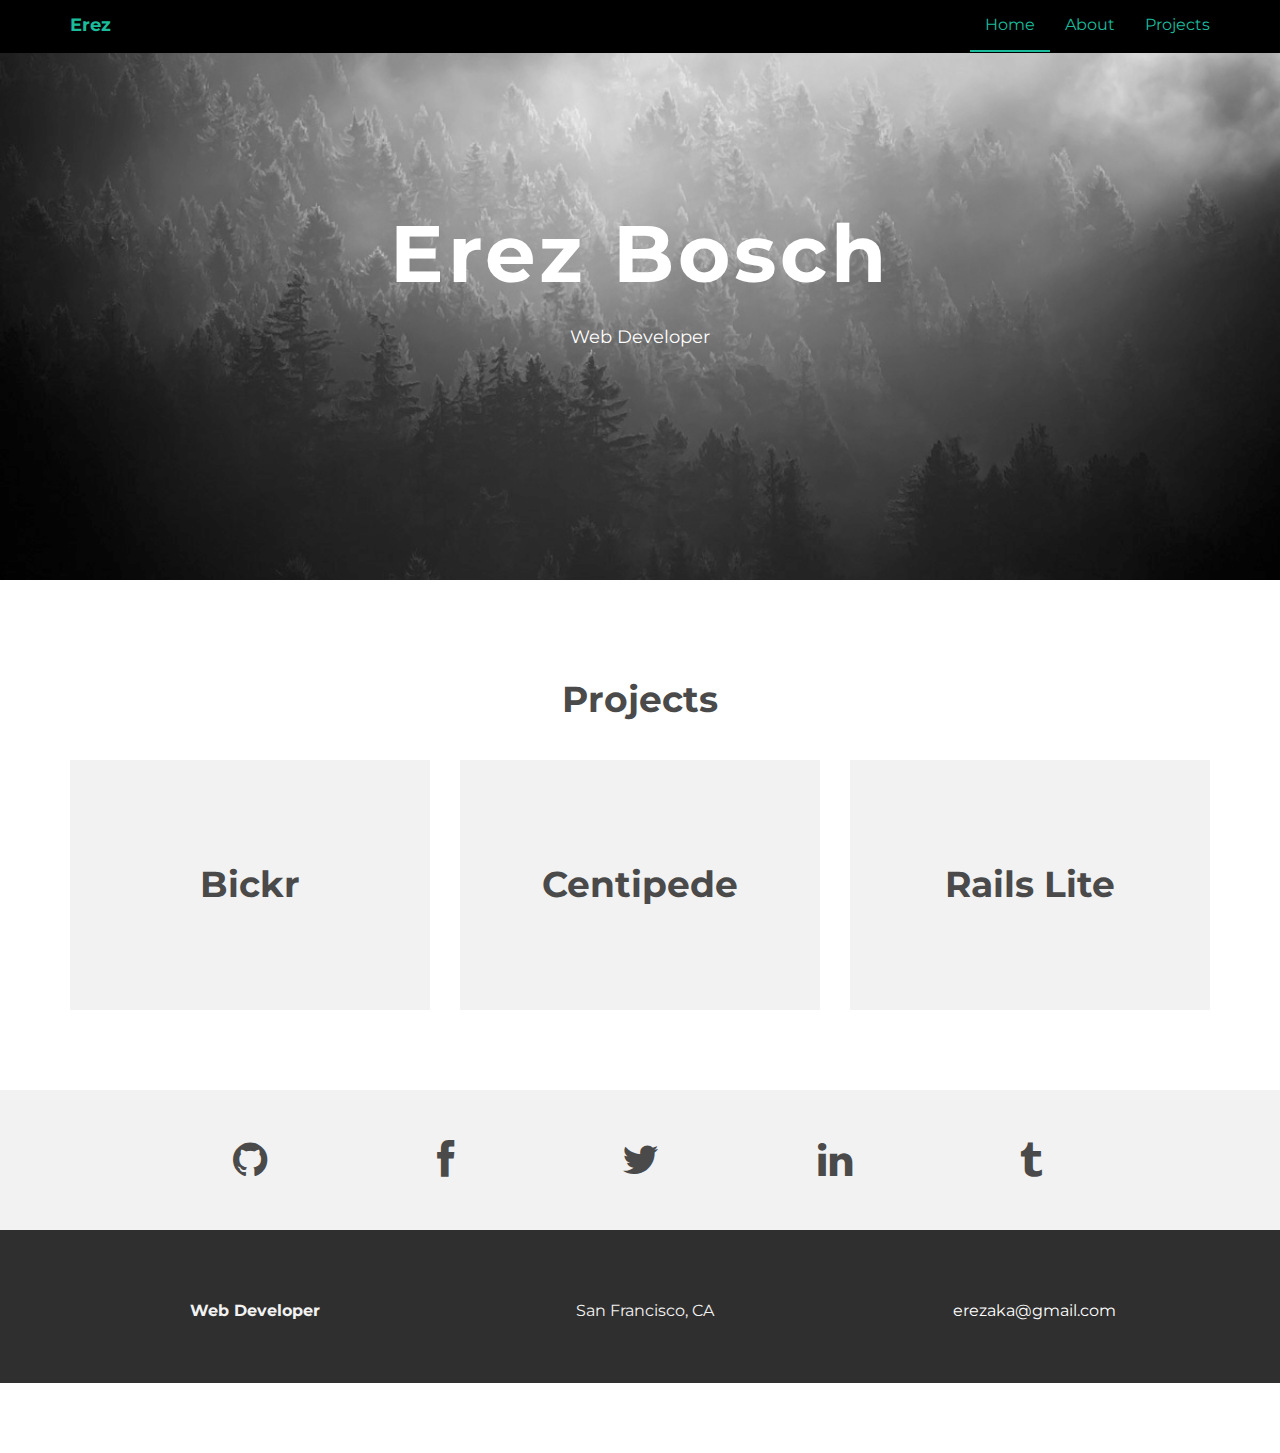
==== index.html @ f16e0001 "style nav" ====
<!DOCTYPE html>
<html lang="en">
  <head>
    <meta charset="utf-8">
    <meta http-equiv="X-UA-Compatible" content="IE=edge">
    <meta name="viewport" content="width=device-width, initial-scale=1">
    <meta name="description" content="">
    <meta name="author" content="">
    <link rel="shortcut icon" href="assets/ico/favicon.ico">

    <title>Erez Bosch</title>

    <!-- Bootstrap core CSS -->
    <link href="assets/css/bootstrap.css" rel="stylesheet">

    <!-- Custom styles for this template -->
    <link href="assets/css/style.css" rel="stylesheet">
    <link href="assets/css/font-awesome.min.css" rel="stylesheet">

    <!-- HTML5 shim and Respond.js IE8 support of HTML5 elements and media queries -->
    <!--[if lt IE 9]>
      <script src="https://oss.maxcdn.com/libs/html5shiv/3.7.0/html5shiv.js"></script>
      <script src="https://oss.maxcdn.com/libs/respond.js/1.4.2/respond.min.js"></script>
    <![endif]-->
  </head>

  <body>

    <!-- Static navbar -->
    <div class="navbar navbar-default navbar-fixed-top" role="navigation">
      <div class="container">
        <div class="navbar-header">
          <button type="button" class="navbar-toggle" data-toggle="collapse" data-target=".navbar-collapse">
            <span class="sr-only">Toggle Navigation</span>
            <span class="icon-bar"></span>
            <span class="icon-bar"></span>
            <span class="icon-bar"></span>
          </button>
          <a class="navbar-brand" href="index.html">Erez</a>
        </div>
        <div class="navbar-collapse collapse">
          <ul class="nav navbar-nav navbar-right">
            <li class="active"><a href="index.html">Home</a></li>
            <li><a href="about.html">About</a></li>
            <li><a href="index.html#projects">Projects</a></li>
          </ul>
        </div><!--/.nav-collapse -->
      </div>
    </div>


	<div id="headerwrap">
	    <div class="container">
			<div class="row">
				<div class="col-lg-6 col-lg-offset-3">
					<h1>Erez Bosch</h1>
					<h4>Web Developer</h4>
				</div>
			</div><!-- /row -->
	    </div> <!-- /container -->
	</div><!--/headerwrap -->

	<section id="projects"></section>
	<div class="container">
		<div class="row centered mt mb">
      <div class="col-lg-12">
        <h1>Projects</h1>
      </div>


			<a class="col-sm-4 gallery bickr" href="http://bickr.co">
        <div class="cell">
  				<h1>Bickr</h1>
          <p class="details">A photo-uploading and -viewing website. Made with Rails and Backbone.</p>
        </div>
			</a>
			<a class="col-sm-4 gallery centipede" href="https://erezbosch.github.io/centipede">
        <div class="cell">
  				<h1>Centipede</h1>
          <p class="details">A browser version of the arcade game, made with JavaScript and HTML5 Canvas.</p>
        </div>
			</a>
			<a class="col-sm-4 gallery rails-lite" href="https://github.com/erezbosch/rails-lite">
        <div class="cell">
  				<h1>Rails Lite</h1>
          <p class="details">A Ruby web server application inspired by Rails, including a custom ORM for database access.</p>
        </div>
			</a>
		</div><!--/row -->
	</div><!--/container -->

  <div id="social">
		<div class="container">
			<div class="row centered">
				<a class="col-sm-2 col-sm-offset-1" href="https://github.com/erezbosch">
					<i class="fa fa-github"></i>
				</a>
				<a class="col-sm-2" href="https://www.facebook.com/erezaka">
					<i class="fa fa-facebook"></i>
				</a>
				<a class="col-sm-2" href="javascript:void(0)">
					<i class="fa fa-twitter"></i>
				</a>
				<a class="col-sm-2" href="https://www.linkedin.com/in/erezbosch">
					<i class="fa fa-linkedin"></i>
				</a>
				<a class="col-sm-2"  href="https://erezaka.tumblr.com">
					<i class="fa fa-tumblr"></i>
				</a>
			</div><!--/row -->
		</div><!--/container -->
	</div><!--/social -->

  <div id="footerwrap">
		<div class="container">
			<div class="row centered">
				<div class="col-lg-4">
					<p><b>Web Developer</b></p>
				</div>
				<div class="col-lg-4">
					<p>San Francisco, CA</p>
				</div>
				<div class="col-lg-4">
					<p><a href="mailto:erezaka@gmail.com">erezaka@gmail.com</a></p>
				</div>
			</div>
		</div>
	</div><!--/footerwrap -->



    <!-- Bootstrap core JavaScript
    ================================================== -->
    <!-- Placed at the end of the document so the pages load faster -->
    <script src="https://ajax.googleapis.com/ajax/libs/jquery/1.11.0/jquery.min.js"></script>
    <script src="assets/js/bootstrap.min.js"></script>
  </body>
</html>
---- assets/css/style.css ----
/*
 * Author: Carlos Alvarez
 * URL: http://Alvarez.is
 *
 * Project Name: NYC Design
 * Version: 1.0
 * Date: 04-20-2014
 * URL:
 */


/* ==========================================================================
   Base Styles, Bootstrap Modifications & Fonts Import
   ========================================================================== */

@import url(http://fonts.googleapis.com/css?family=Montserrat:400,700);

::-moz-selection {
    background: #f2c2c9;
    color: #a4003a;
    text-shadow: none;
}

::selection {
    background: #16a085;
    color: #a4003a;
    text-shadow: none;
}

/*
 * A better looking default horizontal rule
 */

 hr {
    display: block;
    height: 1px;
    border: 0;
    border-top: 1px solid #ccc;
    margin: 1em 0;
    padding: 0;
}

.centered {
	text-align: center
}

.mt {
	margin-top: 80px;
}

.mb {
	margin-bottom: 80px;
}

/* ==========================================================================
   General styles
   ========================================================================== */


body {
    font-family: 'Montserrat', sans-serif;
    font-weight: 400;
    font-size: 16px;

    -webkit-font-smoothing: antialiased;
    -webkit-overflow-scrolling: touch;
}

h1, h2, h3, h4, h5, h6 {
	font-weight: 700;
    color: #4a4a4a;
}


.navbar-brand {
	font-weight: 700;
}

.navbar-default .navbar-brand {
	color: #1abc9c;
}

.navbar-default {
	background-color: #000;
	border-color: transparent;
}

.navbar-default .navbar-nav > .active > a,
.navbar-default .navbar-nav > .active > a:hover,
.navbar-default .navbar-nav > .active > a:focus {
	color: #1abc9c;
	background-color: transparent;
	border-bottom: 2px solid #1abc9c;
}

.navbar-default .navbar-nav > li > a {
	color: #1abc9c;
}

.navbar-default .navbar-nav > li > a:hover,
.navbar-default .navbar-brand:hover {
	color: #1dffff;
}

.navbar-default .navbar-nav > .active > a:hover {
  color: #1dffff;
  border-bottom: 2px solid #1dfbcf;
}

/* ==========================================================================
   Wrap Sections
   ========================================================================== */

#headerwrap {
	background: url(../img/back.jpg) no-repeat center top;
	margin-top: -70px;
	padding-top: 250px;
	text-align:center;
	background-attachment: relative;
	background-position: center center;
	min-height: 650px;
	width: 100%;

    -webkit-background-size: 100%;
    -moz-background-size: 100%;
    -o-background-size: 100%;
    background-size: 100%;

    -webkit-background-size: cover;
    -moz-background-size: cover;
    -o-background-size: cover;
    background-size: cover;
}

#headerwrap h1 {
	color:#ffffff;
	padding-top: 10px;
	padding-bottom: 20px;
	letter-spacing: 4px;
	font-size: 80px;
	font-weight: bold;
}

#headerwrap h4 {
	font-weight: 400;
	color: #ffffff
}

#social {
	padding-top: 50px;
	padding-bottom: 50px;
	background-color: #f2f2f2;
}

#social i {
	font-size: 40px;
	color: #4a4a4a;
}

#social a:hover i {
	color: #1abc9c
}

#footerwrap {
	padding-top: 70px;
	padding-bottom: 50px;
	background-color: #2f2f2f;
}

#footerwrap p {
	color: #f2f2f2;
	margin-left: 10px;
}

#workwrap {
	background: url(../img/work.jpg) no-repeat center top;
	margin-top: -70px;
	padding-top: 250px;
	text-align:center;
	background-attachment: relative;
	background-position: center center;
	min-height: 650px;
	width: 100%;

  -webkit-background-size: 100%;
  -moz-background-size: 100%;
  -o-background-size: 100%;
  background-size: 100%;

  -webkit-background-size: cover;
  -moz-background-size: cover;
  -o-background-size: cover;
  background-size: cover;
}

#workwrap h1 {
	color:#ffffff;
	padding-top: 10px;
	padding-bottom: 20px;
	letter-spacing: 4px;
	font-size: 80px;
	font-weight: bold;
}

#workwrap h4 {
	font-weight: 400;
	color: #ffffff
}

#aboutwrap {
	background: url(../img/about.jpg) no-repeat center top;
	margin-top: -70px;
	padding-top: 250px;
	text-align:center;
	background-attachment: relative;
	background-position: center center;
	min-height: 550px;
	width: 100%;

    -webkit-background-size: 100%;
    -moz-background-size: 100%;
    -o-background-size: 100%;
    background-size: 100%;

    -webkit-background-size: cover;
    -moz-background-size: cover;
    -o-background-size: cover;
    background-size: cover;
}

#footerwrap .row > div {
  width: 33.333%;
  float: left;
}

#footerwrap a {
  text-decoration: none;
  color: white;
}

#footerwrap a:hover {
  text-decoration: none;
  color: #1abc9c;
}

/* Gallery */
.gallery {
	margin-top: 30px;
  text-align: center;
  background: #f2f2f2;
  background-clip: content-box;
  height: 250px;
  display: table;
}

.cell {
  display: table-cell;
  vertical-align: middle;
}

.gallery h1 {
  vertical-align: middle;
  text-align: center;
  margin: auto 0;
}

.gallery {
  color: #4a4a4a;
}

a.gallery:hover {
  text-decoration: none;
  color: #4a4a4a;
}

.gallery:hover {
	background: #c4c4c4;
  background-clip: content-box;
}

.gallery:hover h1 {
  color: black;
}

.gallery .details {
  display: none;
}

.gallery:hover .details {
  display: block;
}
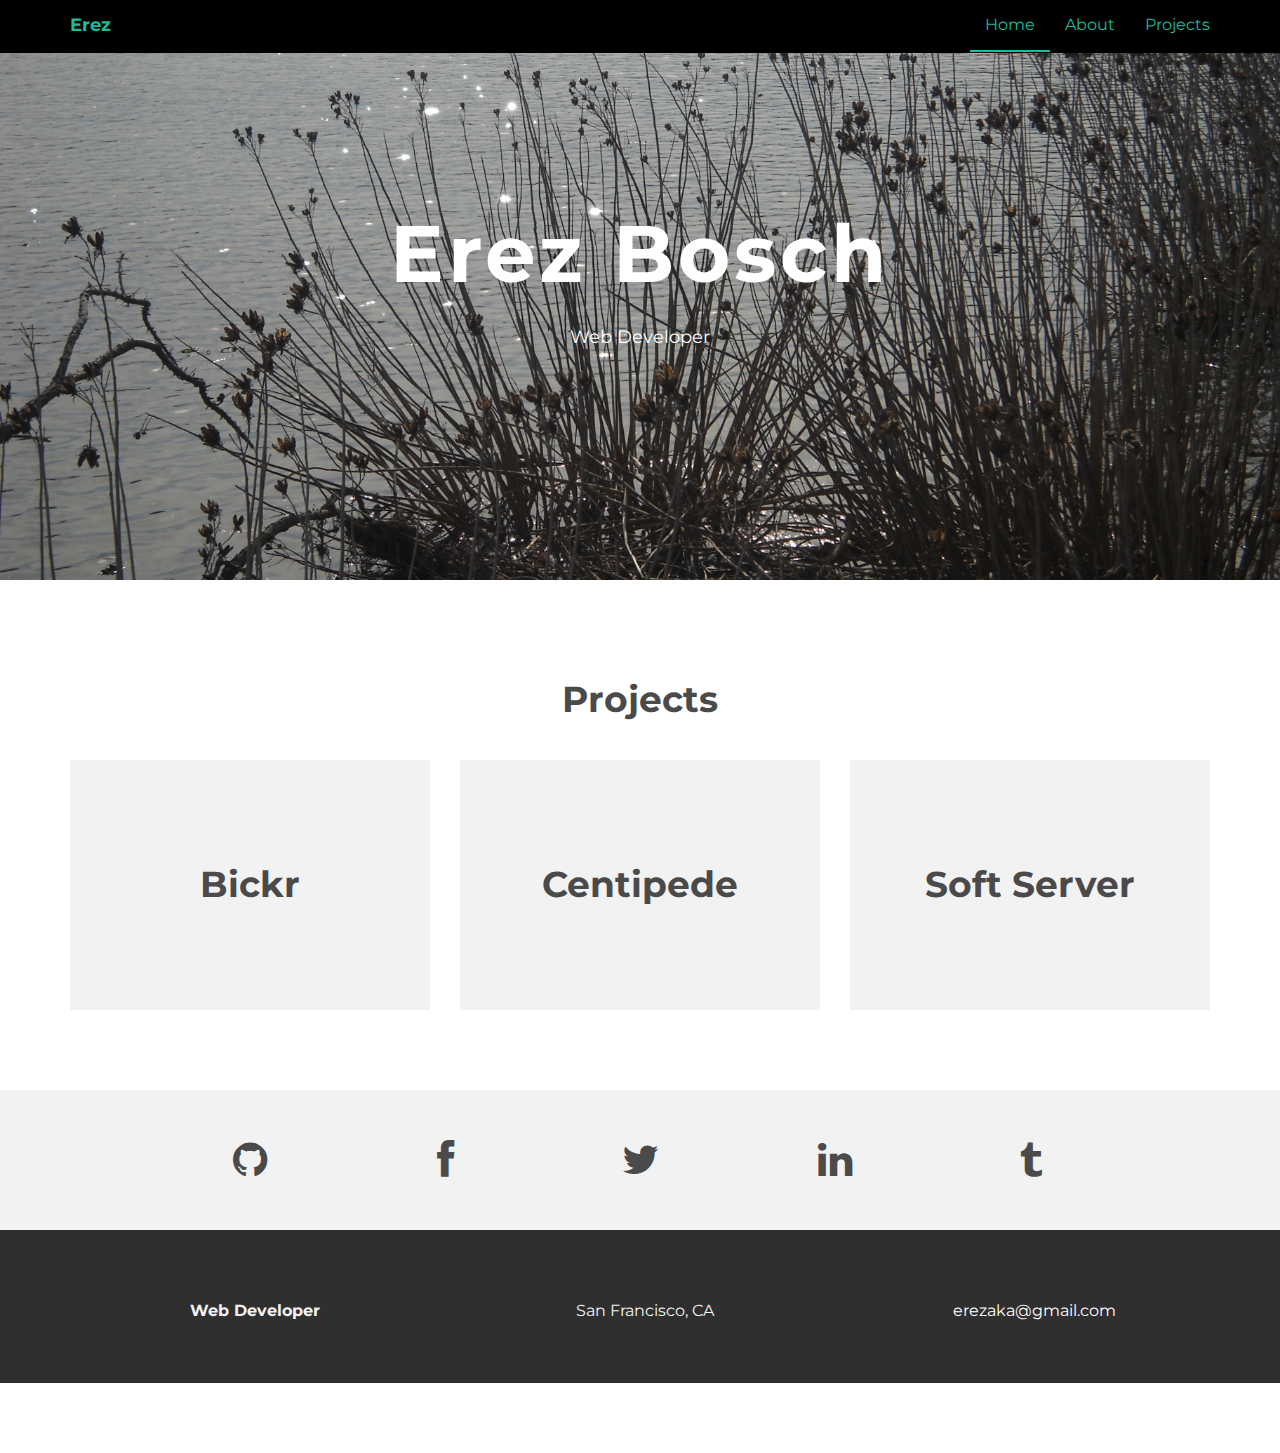
==== commit 623f3363: "update photos" ====
--- a/index.html
+++ b/index.html
@@ -80,9 +80,9 @@
           <p class="details">A browser version of the arcade game, made with JavaScript and HTML5 Canvas.</p>
         </div>
 			</a>
-			<a class="col-sm-4 gallery rails-lite" href="https://github.com/erezbosch/rails-lite">
+			<a class="col-sm-4 gallery soft-server" href="https://github.com/erezbosch/soft-server">
         <div class="cell">
-  				<h1>Rails Lite</h1>
+  				<h1>Soft Server</h1>
           <p class="details">A Ruby web server application inspired by Rails, including a custom ORM for database access.</p>
         </div>
 			</a>
--- a/assets/css/style.css
+++ b/assets/css/style.css
@@ -208,12 +208,12 @@
 }
 
 #aboutwrap {
-	background: url(../img/about.jpg) no-repeat center top;
+	background: url(../img/about.jpg) no-repeat center center;
 	margin-top: -70px;
 	padding-top: 250px;
 	text-align:center;
 	background-attachment: relative;
-	background-position: center center;
+	background-position: center 21%;
 	min-height: 550px;
 	width: 100%;
 
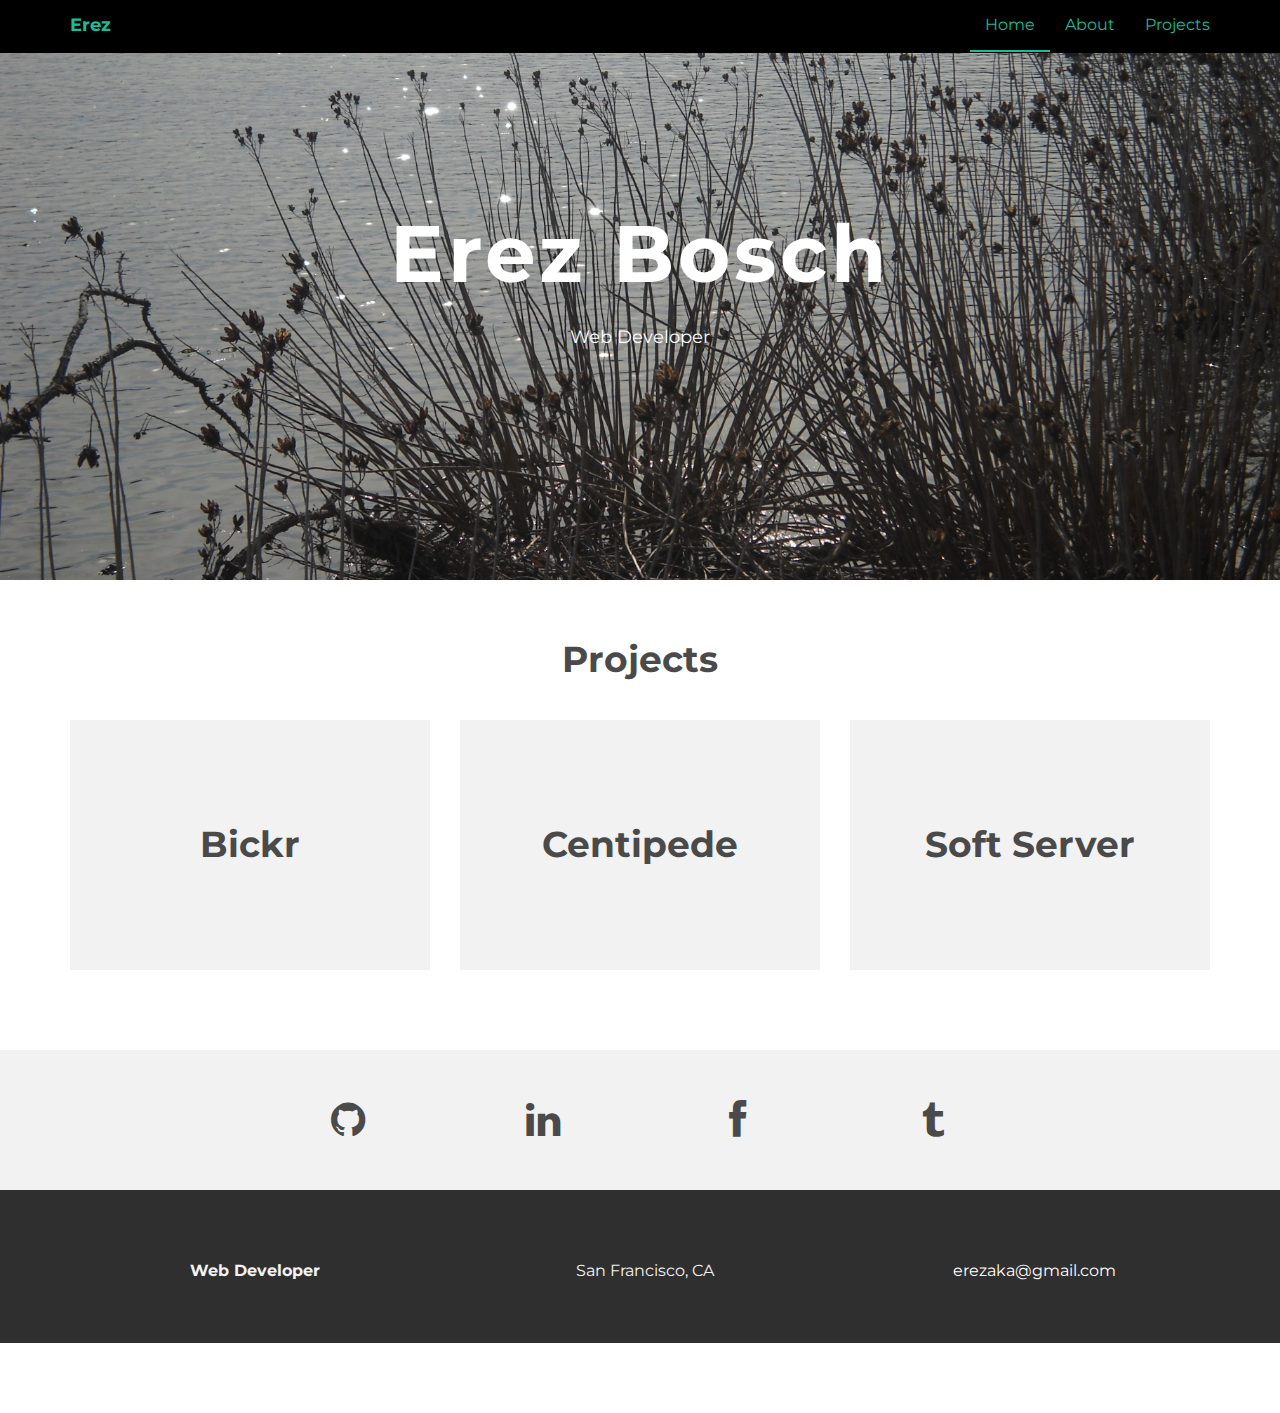
==== commit 430e57d2: "update about image & sm links" ====
--- a/index.html
+++ b/index.html
@@ -90,26 +90,23 @@
 	</div><!--/container -->
 
   <div id="social">
-		<div class="container">
-			<div class="row centered">
-				<a class="col-sm-2 col-sm-offset-1" href="https://github.com/erezbosch">
-					<i class="fa fa-github"></i>
-				</a>
-				<a class="col-sm-2" href="https://www.facebook.com/erezaka">
-					<i class="fa fa-facebook"></i>
-				</a>
-				<a class="col-sm-2" href="javascript:void(0)">
-					<i class="fa fa-twitter"></i>
-				</a>
-				<a class="col-sm-2" href="https://www.linkedin.com/in/erezbosch">
-					<i class="fa fa-linkedin"></i>
-				</a>
-				<a class="col-sm-2"  href="https://erezaka.tumblr.com">
-					<i class="fa fa-tumblr"></i>
-				</a>
-			</div><!--/row -->
-		</div><!--/container -->
-	</div><!--/social -->
+    <div class="container">
+      <div class="row centered">
+        <a class="col-sm-2 col-sm-offset-2" href="https://github.com/erezbosch">
+          <i class="fa fa-github"></i>
+        </a>
+        <a class="col-sm-2" href="https://www.linkedin.com/in/erezbosch">
+          <i class="fa fa-linkedin"></i>
+        </a>
+        <a class="col-sm-2" href="https://www.facebook.com/erezaka">
+          <i class="fa fa-facebook"></i>
+        </a>
+        <a class="col-sm-2"  href="https://erezaka.tumblr.com">
+          <i class="fa fa-tumblr"></i>
+        </a>
+      </div><!--/row -->
+    </div><!--/container -->
+  </div><!--/social -->
 
   <div id="footerwrap">
 		<div class="container">
--- a/assets/css/style.css
+++ b/assets/css/style.css
@@ -45,7 +45,7 @@
 }
 
 .mt {
-	margin-top: 80px;
+	margin-top: 40px;
 }
 
 .mb {
@@ -209,7 +209,7 @@
 
 #aboutwrap {
 	background: url(../img/about.jpg) no-repeat center center;
-	margin-top: -70px;
+	margin-top: 0px;
 	padding-top: 250px;
 	text-align:center;
 	background-attachment: relative;
@@ -222,10 +222,10 @@
     -o-background-size: 100%;
     background-size: 100%;
 
-    -webkit-background-size: cover;
-    -moz-background-size: cover;
-    -o-background-size: cover;
-    background-size: cover;
+    -webkit-background-size: contain;
+    -moz-background-size: contain;
+    -o-background-size: contain;
+    background-size: contain;
 }
 
 #footerwrap .row > div {
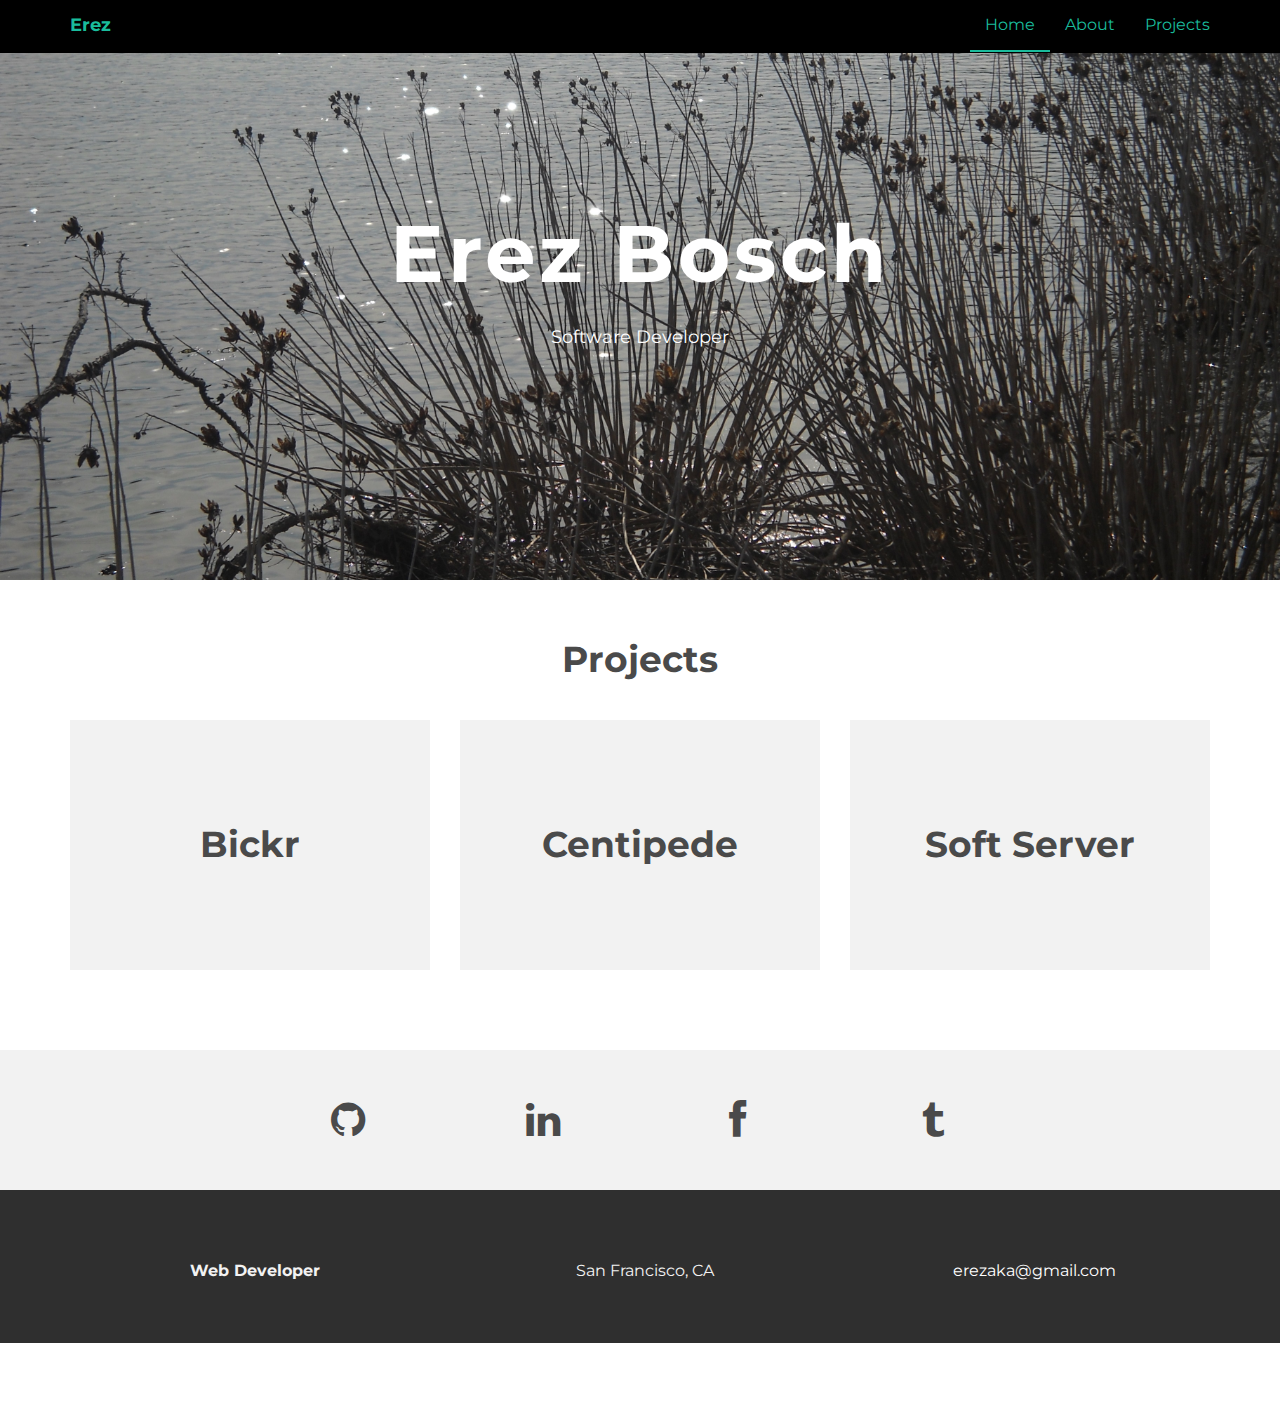
==== commit ae65ccb7: "Update index.html" ====
--- a/index.html
+++ b/index.html
@@ -54,7 +54,7 @@
 			<div class="row">
 				<div class="col-lg-6 col-lg-offset-3">
 					<h1>Erez Bosch</h1>
-					<h4>Web Developer</h4>
+					<h4>Software Developer</h4>
 				</div>
 			</div><!-- /row -->
 	    </div> <!-- /container -->
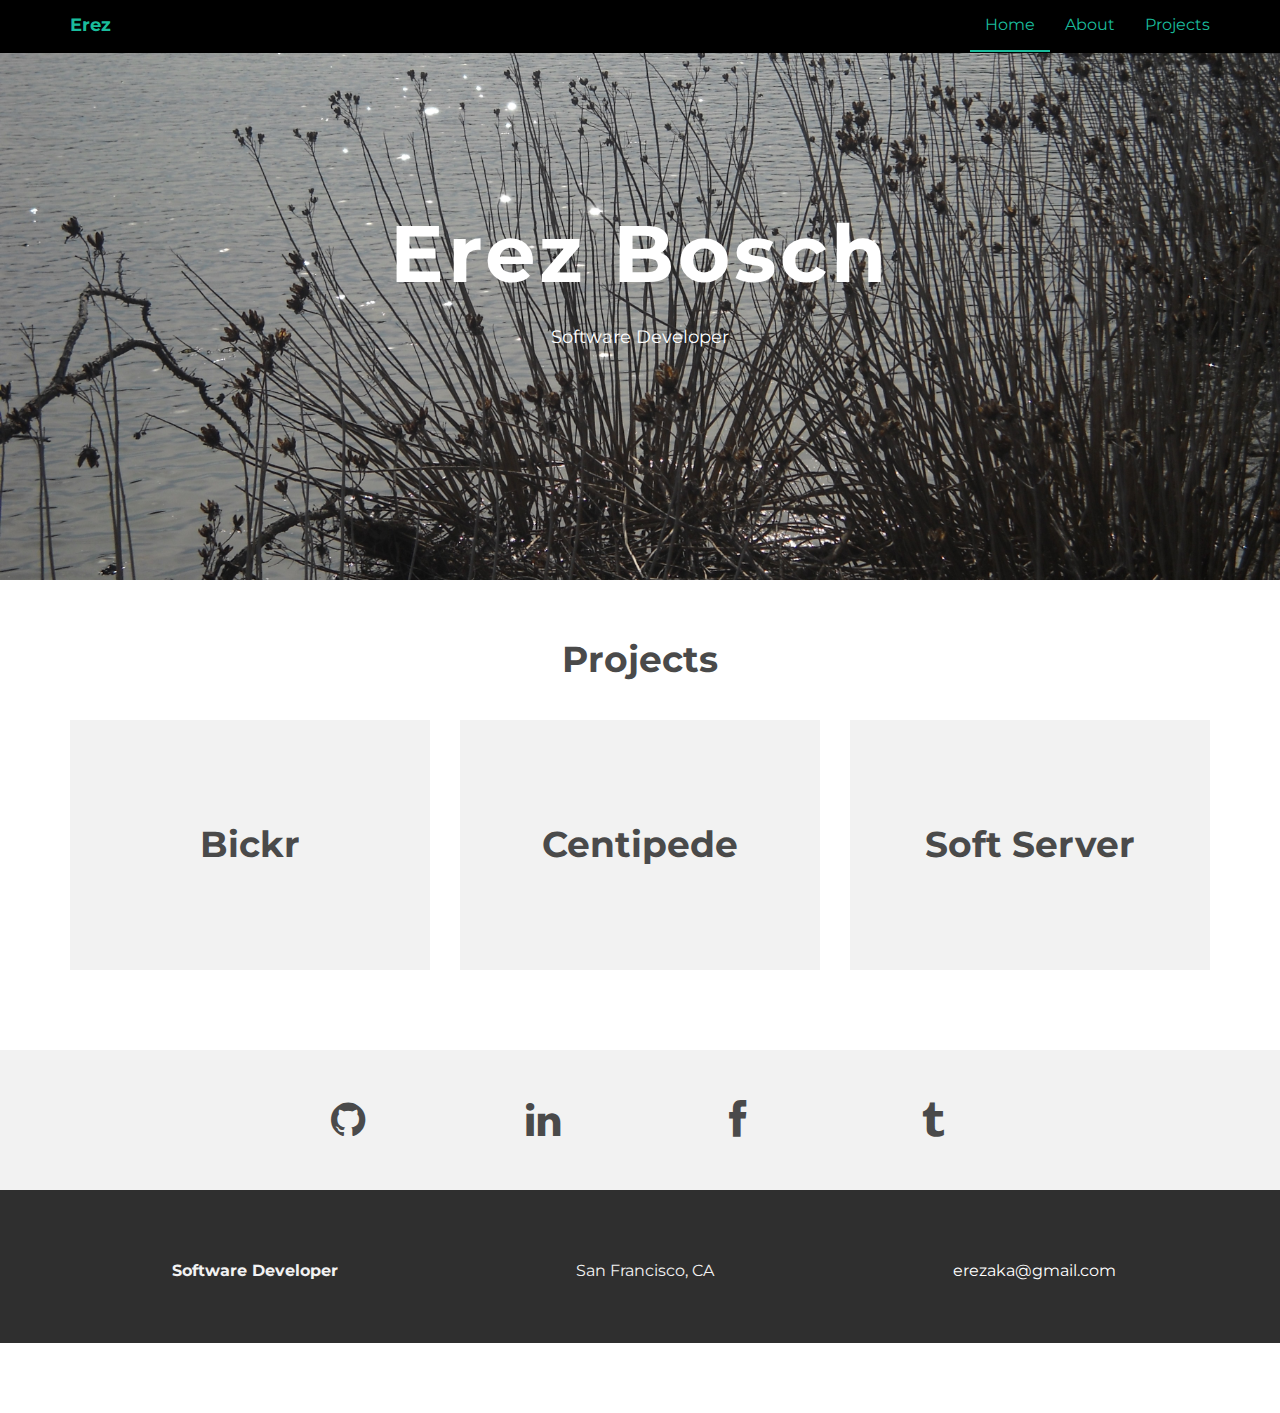
==== commit d1d2b464: "Update index.html" ====
--- a/index.html
+++ b/index.html
@@ -112,7 +112,7 @@
 		<div class="container">
 			<div class="row centered">
 				<div class="col-lg-4">
-					<p><b>Web Developer</b></p>
+					<p><b>Software Developer</b></p>
 				</div>
 				<div class="col-lg-4">
 					<p>San Francisco, CA</p>
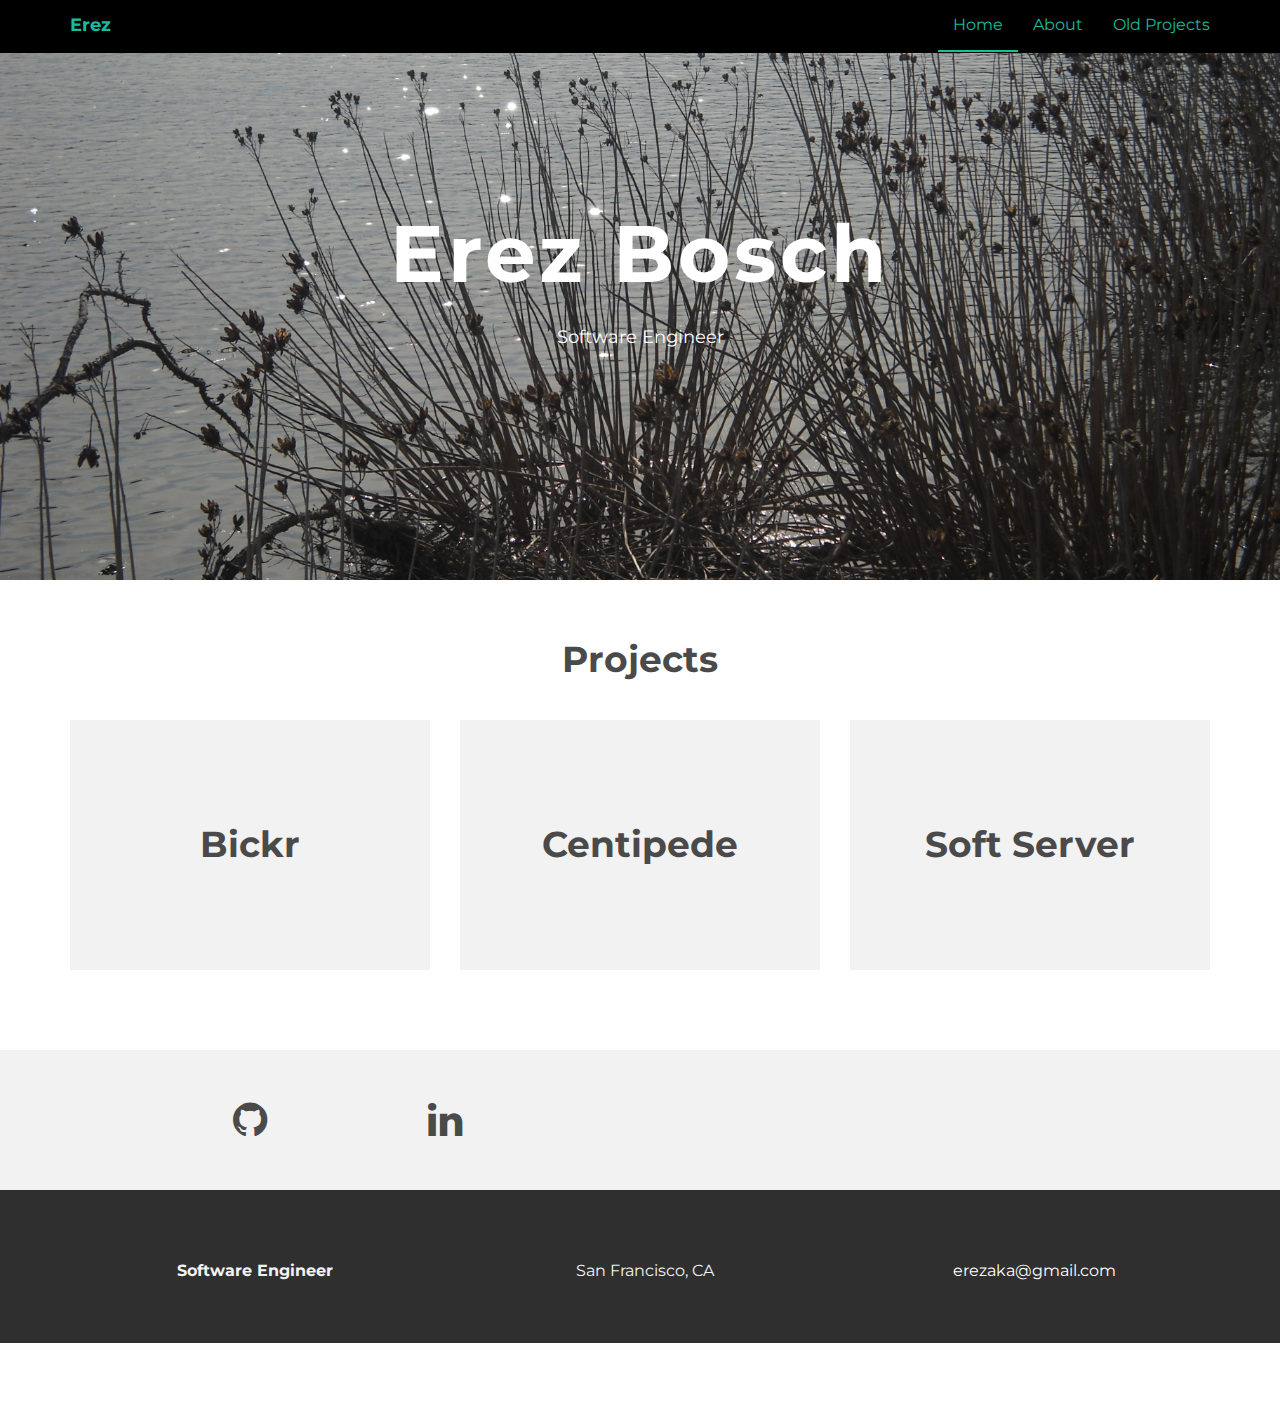
==== commit 39bcaa37: "remove a bunch of cruft & update text" ====
--- a/index.html
+++ b/index.html
@@ -42,7 +42,7 @@
           <ul class="nav navbar-nav navbar-right">
             <li class="active"><a href="index.html">Home</a></li>
             <li><a href="about.html">About</a></li>
-            <li><a href="index.html#projects">Projects</a></li>
+            <li><a href="index.html#projects">Old Projects</a></li>
           </ul>
         </div><!--/.nav-collapse -->
       </div>
@@ -54,7 +54,7 @@
 			<div class="row">
 				<div class="col-lg-6 col-lg-offset-3">
 					<h1>Erez Bosch</h1>
-					<h4>Software Developer</h4>
+					<h4>Software Engineer</h4>
 				</div>
 			</div><!-- /row -->
 	    </div> <!-- /container -->
@@ -92,17 +92,11 @@
   <div id="social">
     <div class="container">
       <div class="row centered">
-        <a class="col-sm-2 col-sm-offset-2" href="https://github.com/erezbosch">
+        <a class="col-sm-2 col-sm-offset-1" href="https://github.com/erezbosch">
           <i class="fa fa-github"></i>
         </a>
         <a class="col-sm-2" href="https://www.linkedin.com/in/erezbosch">
           <i class="fa fa-linkedin"></i>
-        </a>
-        <a class="col-sm-2" href="https://www.facebook.com/erezaka">
-          <i class="fa fa-facebook"></i>
-        </a>
-        <a class="col-sm-2"  href="https://erezaka.tumblr.com">
-          <i class="fa fa-tumblr"></i>
         </a>
       </div><!--/row -->
     </div><!--/container -->
@@ -112,7 +106,7 @@
 		<div class="container">
 			<div class="row centered">
 				<div class="col-lg-4">
-					<p><b>Software Developer</b></p>
+					<p><b>Software Engineer</b></p>
 				</div>
 				<div class="col-lg-4">
 					<p>San Francisco, CA</p>
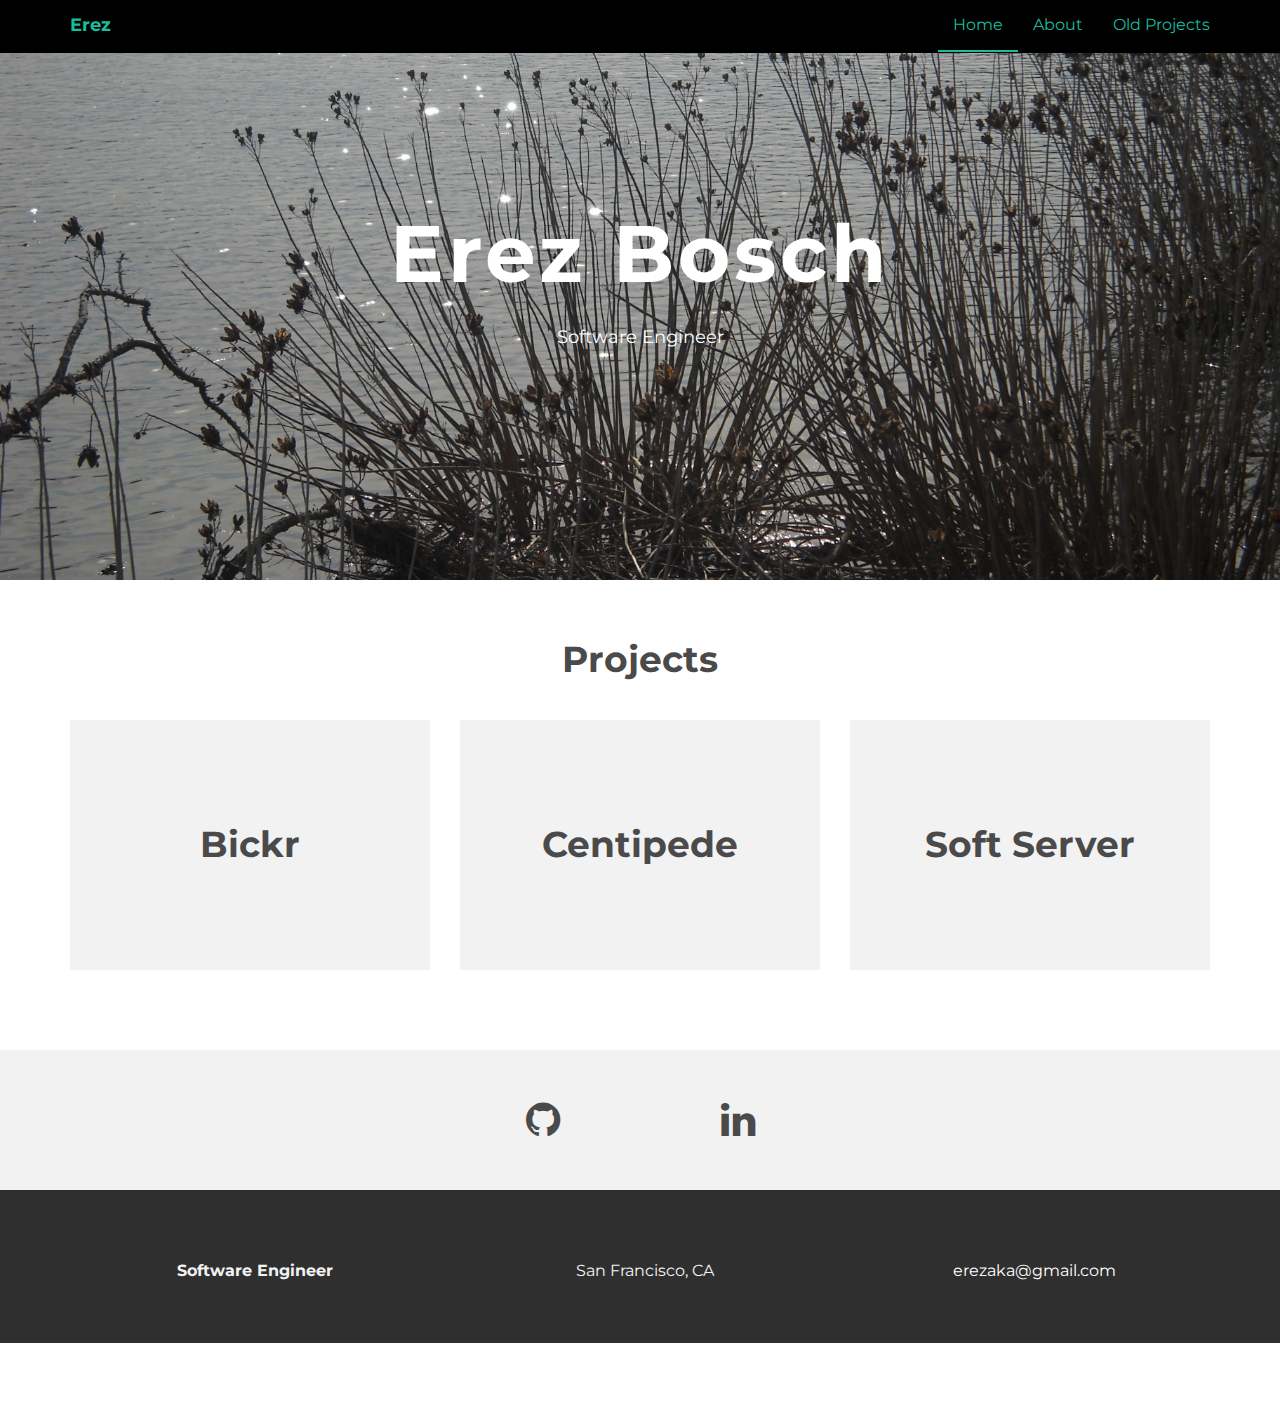
==== commit c7bb3240: "fix offsets" ====
--- a/index.html
+++ b/index.html
@@ -92,7 +92,7 @@
   <div id="social">
     <div class="container">
       <div class="row centered">
-        <a class="col-sm-2 col-sm-offset-1" href="https://github.com/erezbosch">
+        <a class="col-sm-2 col-sm-offset-4" href="https://github.com/erezbosch">
           <i class="fa fa-github"></i>
         </a>
         <a class="col-sm-2" href="https://www.linkedin.com/in/erezbosch">
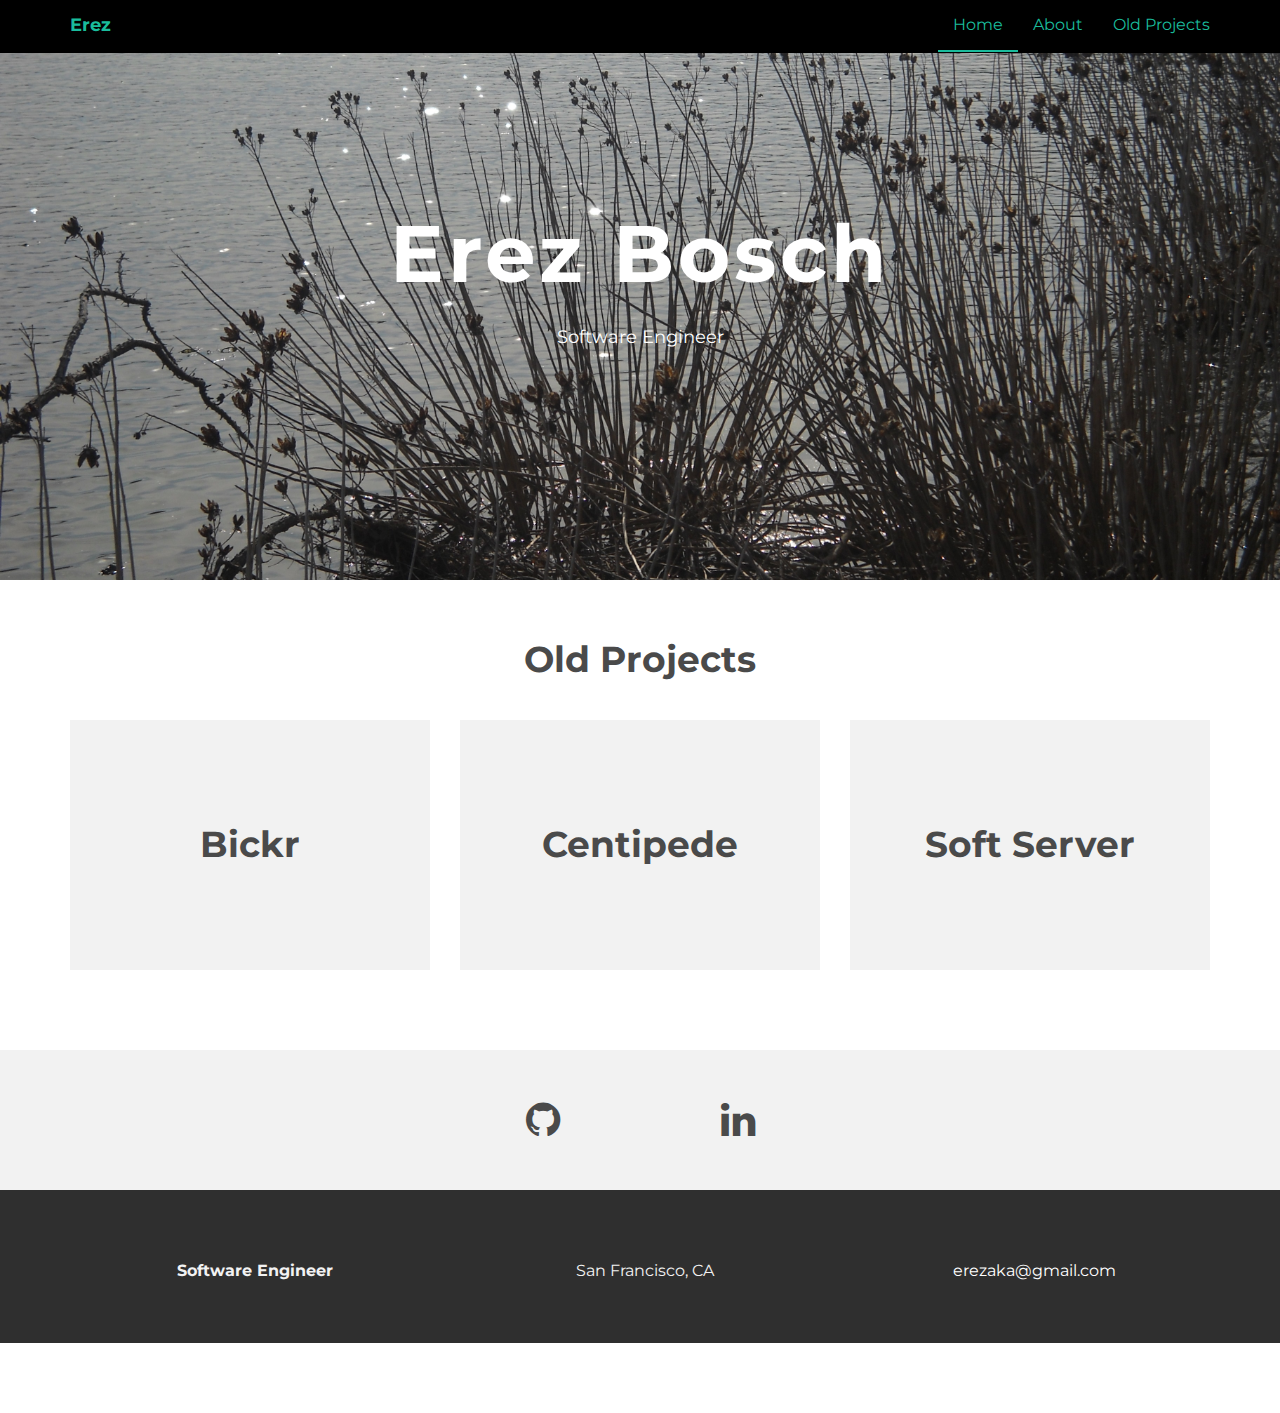
==== commit b4ef27a1: "set type on favicon" ====
--- a/index.html
+++ b/index.html
@@ -6,7 +6,7 @@
     <meta name="viewport" content="width=device-width, initial-scale=1">
     <meta name="description" content="">
     <meta name="author" content="">
-    <link rel="shortcut icon" href="assets/ico/favicon.ico">
+    <link rel="icon" href="assets/ico/favicon.ico" type="image/x-icon" />
 
     <title>Erez Bosch</title>
 
@@ -64,7 +64,7 @@
 	<div class="container">
 		<div class="row centered mt mb">
       <div class="col-lg-12">
-        <h1>Projects</h1>
+        <h1>Old Projects</h1>
       </div>
 
 
